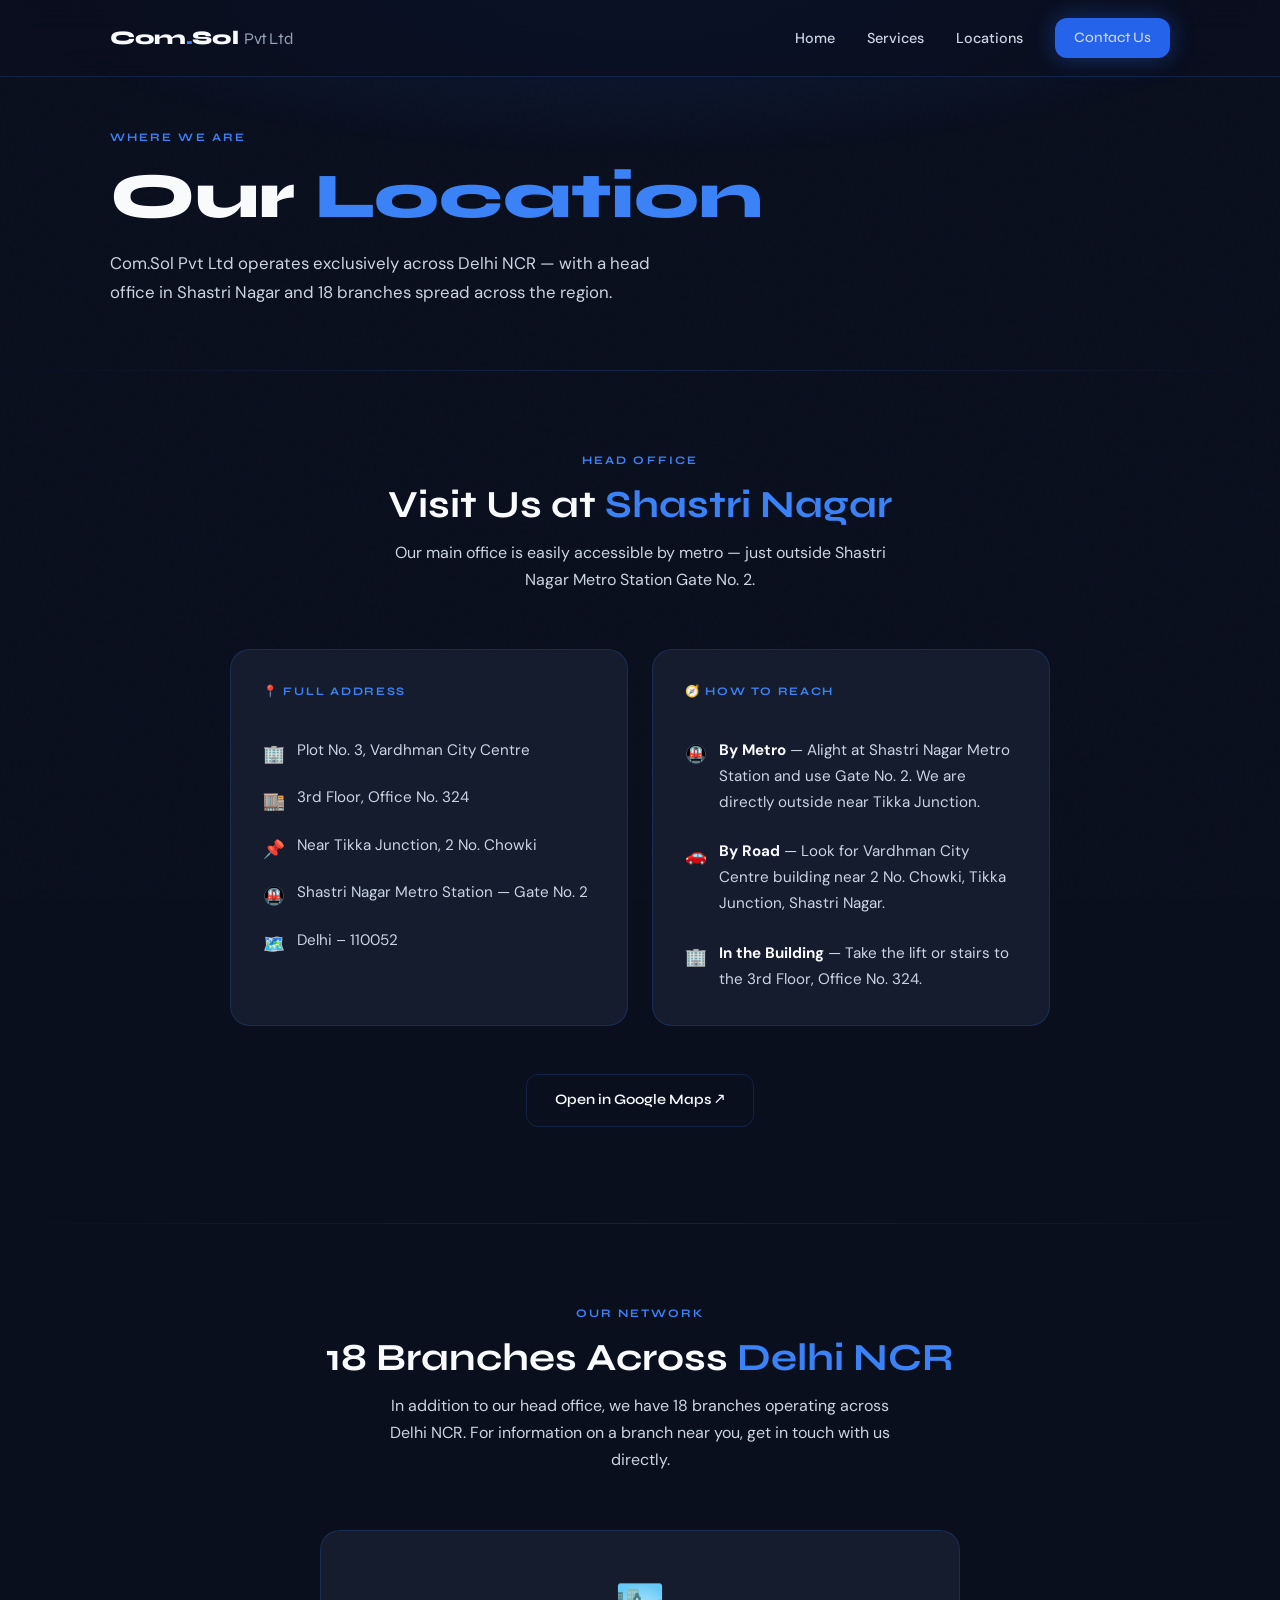
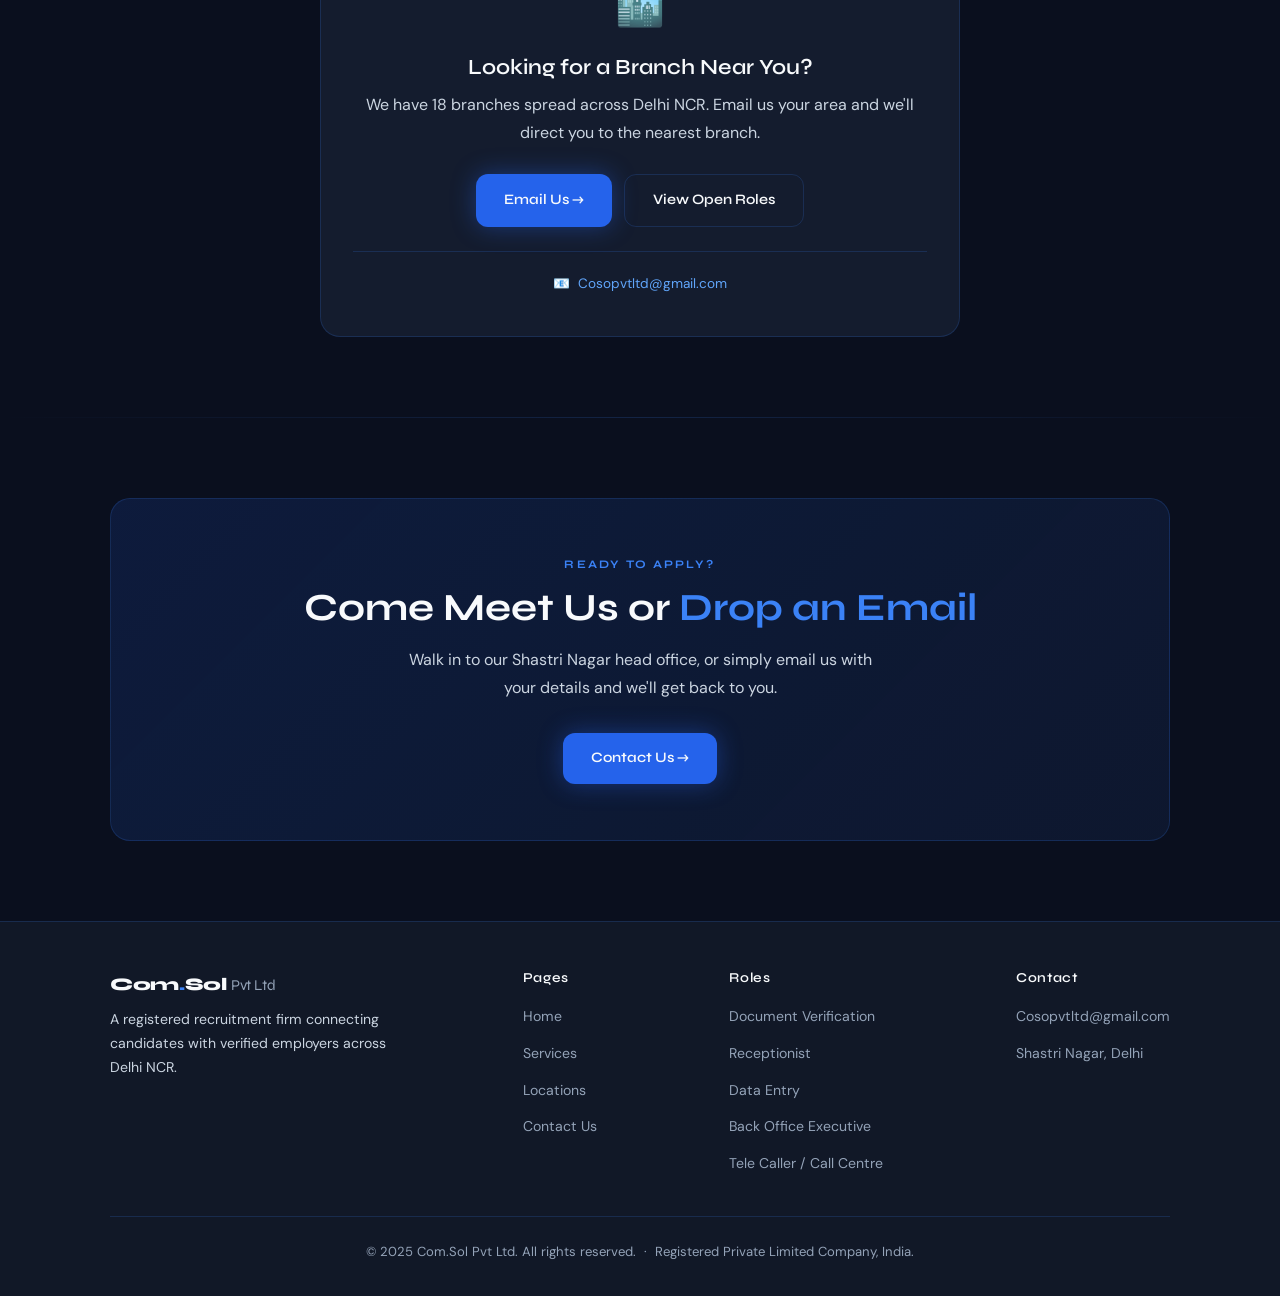
==== locations/index.html @ bc32dc90 "fix: add locations/index.html" ====
<!DOCTYPE html>
<html lang="en">
<head>
  <meta charset="UTF-8" />
  <meta name="viewport" content="width=device-width, initial-scale=1.0" />
  <meta name="description" content="Com.Sol Pvt Ltd — Our head office location and branches across Delhi NCR." />
  <title>Locations | Com.Sol Pvt Ltd</title>
  <link rel="stylesheet" href="../css/style.css" />
</head>
<body>

  <!-- ── Navbar ─────────────────────────────────────────────── -->
  <header class="navbar">
    <div class="container nav-inner">
      <a href="../index.html" class="nav-logo">Com<span>.</span>Sol <span style="font-weight:300;font-size:0.85em;color:var(--grey)">Pvt Ltd</span></a>
      <nav class="nav-links">
        <a href="../index.html">Home</a>
        <a href="../services.html">Services</a>
        <a href="../locations/">Locations</a>
        <a href="#" data-contact class="btn btn-primary" style="padding:0.5rem 1.2rem;">Contact Us</a>
      </nav>
      <button class="hamburger" aria-label="Open menu">
        <span></span><span></span><span></span>
      </button>
    </div>
  </header>

  <nav class="nav-drawer">
    <a href="../index.html">Home</a>
    <a href="../services.html">Services</a>
    <a href="../locations/">Locations</a>
    <a href="#" data-contact>Contact Us</a>
  </nav>

  <!-- ── Page Hero ──────────────────────────────────────────── -->
  <section class="page-hero">
    <div class="page-hero-bg"></div>
    <div class="container" style="position:relative;z-index:1;">
      <span class="section-label">Where We Are</span>
      <h1>Our <span class="accent">Location</span></h1>
      <p>Com.Sol Pvt Ltd operates exclusively across Delhi NCR — with a head office in Shastri Nagar and 18 branches spread across the region.</p>
    </div>
  </section>

  <div class="divider"></div>

  <!-- ── Head Office ────────────────────────────────────────── -->
  <section>
    <div class="container">
      <div class="section-title reveal">
        <span class="section-label">Head Office</span>
        <h2>Visit Us at <span class="accent">Shastri Nagar</span></h2>
        <p>Our main office is easily accessible by metro — just outside Shastri Nagar Metro Station Gate No. 2.</p>
      </div>

      <div class="grid-2 stagger-children" style="max-width:820px;margin:0 auto 3rem;">
        <div class="card reveal address-card">
          <div style="font-family:var(--font-head);font-size:0.72rem;font-weight:700;letter-spacing:0.15em;text-transform:uppercase;color:var(--blue-bright);margin-bottom:1.25rem;">📍 Full Address</div>
          <div class="address-line">
            <span>🏢</span>
            <span>Plot No. 3, Vardhman City Centre</span>
          </div>
          <div class="address-line">
            <span>🏬</span>
            <span>3rd Floor, Office No. 324</span>
          </div>
          <div class="address-line">
            <span>📌</span>
            <span>Near Tikka Junction, 2 No. Chowki</span>
          </div>
          <div class="address-line">
            <span>🚇</span>
            <span>Shastri Nagar Metro Station — Gate No. 2</span>
          </div>
          <div class="address-line">
            <span>🗺️</span>
            <span>Delhi – 110052</span>
          </div>
        </div>

        <div class="card reveal address-card">
          <div style="font-family:var(--font-head);font-size:0.72rem;font-weight:700;letter-spacing:0.15em;text-transform:uppercase;color:var(--blue-bright);margin-bottom:1.25rem;">🧭 How to Reach</div>
          <div class="address-line">
            <span>🚇</span>
            <span><strong style="color:var(--white);">By Metro</strong> — Alight at Shastri Nagar Metro Station and use Gate No. 2. We are directly outside near Tikka Junction.</span>
          </div>
          <div class="address-line" style="margin-top:0.5rem;">
            <span>🚗</span>
            <span><strong style="color:var(--white);">By Road</strong> — Look for Vardhman City Centre building near 2 No. Chowki, Tikka Junction, Shastri Nagar.</span>
          </div>
          <div class="address-line" style="margin-top:0.5rem;">
            <span>🏢</span>
            <span><strong style="color:var(--white);">In the Building</strong> — Take the lift or stairs to the 3rd Floor, Office No. 324.</span>
          </div>
        </div>
      </div>

      <div style="text-align:center;margin-bottom:1rem;" class="reveal">
        <a href="https://maps.google.com/?q=Vardhman+City+Centre+Shastri+Nagar+Delhi+110052" target="_blank" rel="noopener" class="btn btn-outline">
          Open in Google Maps ↗
        </a>
      </div>
    </div>
  </section>

  <div class="divider"></div>

  <!-- ── 18 Branches ────────────────────────────────────────── -->
  <section>
    <div class="container">
      <div class="section-title reveal">
        <span class="section-label">Our Network</span>
        <h2>18 Branches Across <span class="accent">Delhi NCR</span></h2>
        <p>In addition to our head office, we have 18 branches operating across Delhi NCR. For information on a branch near you, get in touch with us directly.</p>
      </div>

      <div class="card reveal" style="max-width:640px;margin:0 auto;text-align:center;padding:2.5rem 2rem;">
        <div style="font-size:2.5rem;margin-bottom:1rem;">🏙️</div>
        <h3 style="margin-bottom:0.75rem;">Looking for a Branch Near You?</h3>
        <p style="margin-bottom:1.75rem;">We have 18 branches spread across Delhi NCR. Email us your area and we'll direct you to the nearest branch.</p>
        <div style="display:flex;flex-wrap:wrap;gap:0.75rem;justify-content:center;">
          <a href="#" data-contact class="btn btn-primary">Email Us →</a>
          <a href="../services.html" class="btn btn-outline">View Open Roles</a>
        </div>
        <div style="margin-top:1.5rem;padding-top:1.25rem;border-top:1px solid var(--border);font-size:0.85rem;color:var(--grey);">
          📧 &nbsp;<span style="color:var(--blue-glow);">Cosopvtltd@gmail.com</span>
        </div>
      </div>
    </div>
  </section>

  <div class="divider"></div>

  <!-- ── CTA ────────────────────────────────────────────────── -->
  <section>
    <div class="container">
      <div class="card reveal" style="text-align:center;padding:3.5rem 2rem;background:linear-gradient(135deg,rgba(37,99,235,0.15),rgba(59,130,246,0.08));">
        <span class="section-label" style="display:block;text-align:center;">Ready to Apply?</span>
        <h2 style="margin-bottom:1rem;">Come Meet Us or <span class="accent">Drop an Email</span></h2>
        <p style="max-width:480px;margin:0 auto 2rem;">Walk in to our Shastri Nagar head office, or simply email us with your details and we'll get back to you.</p>
        <a href="#" data-contact class="btn btn-primary">Contact Us →</a>
      </div>
    </div>
  </section>

  <!-- ── Footer ─────────────────────────────────────────────── -->
  <footer>
    <div class="container">
      <div class="footer-inner">
        <div class="footer-brand">
          <div class="nav-logo">Com<span>.</span>Sol <span style="font-weight:300;font-size:0.85em;color:var(--grey)">Pvt Ltd</span></div>
          <p>A registered recruitment firm connecting candidates with verified employers across Delhi NCR.</p>
        </div>
        <div class="footer-links">
          <h4>Pages</h4>
          <ul>
            <li><a href="../index.html">Home</a></li>
            <li><a href="../services.html">Services</a></li>
            <li><a href="../locations/">Locations</a></li>
            <li><a href="#" data-contact>Contact Us</a></li>
          </ul>
        </div>
        <div class="footer-links">
          <h4>Roles</h4>
          <ul>
            <li><a href="../services.html">Document Verification</a></li>
            <li><a href="../services.html">Receptionist</a></li>
            <li><a href="../services.html">Data Entry</a></li>
            <li><a href="../services.html">Back Office Executive</a></li>
            <li><a href="../services.html">Tele Caller / Call Centre</a></li>
          </ul>
        </div>
        <div class="footer-links">
          <h4>Contact</h4>
          <ul>
            <li><a href="#" data-contact>Cosopvtltd@gmail.com</a></li>
            <li><a href="../locations/">Shastri Nagar, Delhi</a></li>
          </ul>
        </div>
      </div>
      <div class="footer-bottom">
        © 2025 Com.Sol Pvt Ltd. All rights reserved. &nbsp;·&nbsp; Registered Private Limited Company, India.
      </div>
    </div>
  </footer>

  <script src="../js/main.js"></script>
</body>
</html>
---- css/style.css ----
/* ============================================================
   Com.Sol Pvt Ltd — Main Stylesheet
   Mobile-first, Navy + Electric Blue theme
   ============================================================ */

@import url('https://fonts.googleapis.com/css2?family=Syne:wght@400;600;700;800&family=DM+Sans:wght@300;400;500&display=swap');

/* ── Variables ─────────────────────────────────────────────── */
:root {
  --navy:        #0a0f1e;
  --navy-2:      #111827;
  --navy-3:      #1a2236;
  --blue:        #2563eb;
  --blue-bright: #3b82f6;
  --blue-glow:   #60a5fa;
  --white:       #f8fafc;
  --grey:        #94a3b8;
  --grey-light:  #cbd5e1;
  --card-bg:     #141c2e;
  --border:      rgba(59,130,246,0.18);

  --font-head: 'Syne', sans-serif;
  --font-body: 'DM Sans', sans-serif;

  --radius:    12px;
  --radius-lg: 20px;
  --shadow:    0 4px 32px rgba(37,99,235,0.12);
  --transition: 0.3s cubic-bezier(0.4,0,0.2,1);
}

/* ── Reset ─────────────────────────────────────────────────── */
*, *::before, *::after { box-sizing: border-box; margin: 0; padding: 0; }
html { scroll-behavior: smooth; font-size: 16px; }
body {
  background: var(--navy);
  color: var(--white);
  font-family: var(--font-body);
  font-weight: 400;
  line-height: 1.7;
  overflow-x: hidden;
}
img { max-width: 100%; display: block; }
a { color: inherit; text-decoration: none; }
ul { list-style: none; }

/* ── Noise texture overlay ─────────────────────────────────── */
body::before {
  content: '';
  position: fixed;
  inset: 0;
  background-image: url("data:image/svg+xml,%3Csvg viewBox='0 0 256 256' xmlns='http://www.w3.org/2000/svg'%3E%3Cfilter id='n'%3E%3CfeTurbulence type='fractalNoise' baseFrequency='0.9' numOctaves='4' stitchTiles='stitch'/%3E%3C/filter%3E%3Crect width='100%25' height='100%25' filter='url(%23n)' opacity='0.035'/%3E%3C/svg%3E");
  pointer-events: none;
  z-index: 0;
  opacity: 0.4;
}

/* ── Typography ────────────────────────────────────────────── */
h1, h2, h3, h4 {
  font-family: var(--font-head);
  line-height: 1.15;
  font-weight: 700;
}
h1 { font-size: clamp(2.2rem, 7vw, 4rem); font-weight: 800; }
h2 { font-size: clamp(1.6rem, 4vw, 2.4rem); }
h3 { font-size: clamp(1.1rem, 2.5vw, 1.35rem); font-weight: 600; }
p  { color: var(--grey-light); font-size: 1rem; }

.accent { color: var(--blue-bright); }
.section-label {
  font-family: var(--font-head);
  font-size: 0.72rem;
  font-weight: 700;
  letter-spacing: 0.18em;
  text-transform: uppercase;
  color: var(--blue-bright);
  margin-bottom: 0.75rem;
  display: block;
}

/* ── Layout helpers ────────────────────────────────────────── */
.container {
  width: 100%;
  max-width: 1100px;
  margin-inline: auto;
  padding-inline: 1.25rem;
}
section { padding: 5rem 0; position: relative; z-index: 1; }

/* ── Scroll animation base ─────────────────────────────────── */
.reveal {
  opacity: 0;
  transform: translateY(32px);
  transition: opacity 0.65s ease, transform 0.65s ease;
}
.reveal.visible {
  opacity: 1;
  transform: translateY(0);
}
.reveal-delay-1 { transition-delay: 0.1s; }
.reveal-delay-2 { transition-delay: 0.2s; }
.reveal-delay-3 { transition-delay: 0.3s; }
.reveal-delay-4 { transition-delay: 0.4s; }

/* ── Navbar ─────────────────────────────────────────────────── */
.navbar {
  position: fixed;
  top: 0; left: 0; right: 0;
  z-index: 100;
  padding: 1.1rem 0;
  background: rgba(10,15,30,0.7);
  backdrop-filter: blur(18px);
  -webkit-backdrop-filter: blur(18px);
  border-bottom: 1px solid var(--border);
  transition: background var(--transition);
}
.navbar.scrolled {
  background: rgba(10,15,30,0.95);
}
.nav-inner {
  display: flex;
  align-items: center;
  justify-content: space-between;
}
.nav-logo {
  font-family: var(--font-head);
  font-weight: 800;
  font-size: 1.2rem;
  color: var(--white);
  letter-spacing: -0.02em;
}
.nav-logo span { color: var(--blue-bright); }
.nav-links {
  display: flex;
  gap: 2rem;
  align-items: center;
}
.nav-links a {
  font-size: 0.9rem;
  font-weight: 500;
  color: var(--grey-light);
  transition: color var(--transition);
  position: relative;
}
.nav-links a::after {
  content: '';
  position: absolute;
  bottom: -3px; left: 0;
  width: 0; height: 2px;
  background: var(--blue-bright);
  border-radius: 2px;
  transition: width var(--transition);
}
.nav-links a:hover,
.nav-links a.active { color: var(--white); }
.nav-links a:hover::after,
.nav-links a.active::after { width: 100%; }

/* Hamburger */
.hamburger {
  display: none;
  flex-direction: column;
  gap: 5px;
  cursor: pointer;
  padding: 4px;
  background: none;
  border: none;
}
.hamburger span {
  display: block;
  width: 24px; height: 2px;
  background: var(--white);
  border-radius: 2px;
  transition: var(--transition);
}
.hamburger.open span:nth-child(1) { transform: translateY(7px) rotate(45deg); }
.hamburger.open span:nth-child(2) { opacity: 0; }
.hamburger.open span:nth-child(3) { transform: translateY(-7px) rotate(-45deg); }

/* Mobile nav drawer */
.nav-drawer {
  display: none;
  position: fixed;
  top: 0; left: 0; right: 0; bottom: 0;
  background: var(--navy-2);
  z-index: 99;
  flex-direction: column;
  align-items: center;
  justify-content: center;
  gap: 2.5rem;
}
.nav-drawer.open { display: flex; }
.nav-drawer a {
  font-family: var(--font-head);
  font-size: 2rem;
  font-weight: 700;
  color: var(--white);
  transition: color var(--transition);
}
.nav-drawer a:hover { color: var(--blue-bright); }

/* ── Hero ───────────────────────────────────────────────────── */
.hero {
  min-height: 100svh;
  display: flex;
  align-items: center;
  padding-top: 5rem;
  position: relative;
  overflow: hidden;
}
.hero-bg {
  position: absolute;
  inset: 0;
  background: radial-gradient(ellipse 80% 60% at 50% 0%, rgba(37,99,235,0.18) 0%, transparent 70%),
              radial-gradient(ellipse 40% 40% at 90% 80%, rgba(59,130,246,0.08) 0%, transparent 60%);
}
.hero-grid {
  position: absolute;
  inset: 0;
  background-image:
    linear-gradient(rgba(59,130,246,0.04) 1px, transparent 1px),
    linear-gradient(90deg, rgba(59,130,246,0.04) 1px, transparent 1px);
  background-size: 48px 48px;
}
.hero-content {
  position: relative;
  z-index: 1;
  max-width: 720px;
}
.hero-badge {
  display: inline-flex;
  align-items: center;
  gap: 0.5rem;
  background: rgba(37,99,235,0.15);
  border: 1px solid rgba(59,130,246,0.3);
  border-radius: 100px;
  padding: 0.35rem 1rem;
  font-size: 0.78rem;
  font-weight: 500;
  color: var(--blue-glow);
  margin-bottom: 1.5rem;
  animation: fadeDown 0.6s ease both;
}
.hero-badge .dot {
  width: 6px; height: 6px;
  border-radius: 50%;
  background: var(--blue-bright);
  animation: pulse 2s ease infinite;
}
.hero h1 {
  animation: fadeUp 0.7s ease 0.15s both;
  margin-bottom: 1.25rem;
}
.hero p {
  font-size: 1.1rem;
  max-width: 540px;
  animation: fadeUp 0.7s ease 0.3s both;
  margin-bottom: 2rem;
}
.hero-cta {
  display: flex;
  gap: 1rem;
  flex-wrap: wrap;
  animation: fadeUp 0.7s ease 0.45s both;
}
.btn {
  display: inline-flex;
  align-items: center;
  gap: 0.5rem;
  padding: 0.85rem 1.75rem;
  border-radius: var(--radius);
  font-family: var(--font-head);
  font-size: 0.9rem;
  font-weight: 600;
  cursor: pointer;
  transition: var(--transition);
  border: none;
}
.btn-primary {
  background: var(--blue);
  color: var(--white);
  box-shadow: 0 0 24px rgba(37,99,235,0.4);
}
.btn-primary:hover {
  background: var(--blue-bright);
  box-shadow: 0 0 36px rgba(59,130,246,0.5);
  transform: translateY(-2px);
}
.btn-outline {
  background: transparent;
  color: var(--white);
  border: 1.5px solid var(--border);
}
.btn-outline:hover {
  border-color: var(--blue-bright);
  color: var(--blue-bright);
  transform: translateY(-2px);
}

/* Stats bar */
.stats-bar {
  display: flex;
  gap: 2.5rem;
  flex-wrap: wrap;
  margin-top: 4rem;
  padding-top: 2.5rem;
  border-top: 1px solid var(--border);
  animation: fadeUp 0.7s ease 0.6s both;
}
.stat-num {
  font-family: var(--font-head);
  font-size: 1.8rem;
  font-weight: 800;
  color: var(--white);
  line-height: 1;
}
.stat-label {
  font-size: 0.82rem;
  color: var(--grey);
  margin-top: 0.2rem;
}

/* ── Section titles ─────────────────────────────────────────── */
.section-title {
  text-align: center;
  margin-bottom: 3.5rem;
}
.section-title h2 { margin-bottom: 0.75rem; }
.section-title p  { max-width: 520px; margin-inline: auto; }

/* ── Cards ──────────────────────────────────────────────────── */
.card {
  background: var(--card-bg);
  border: 1px solid var(--border);
  border-radius: var(--radius-lg);
  padding: 2rem 1.75rem;
  transition: var(--transition);
  position: relative;
  overflow: hidden;
}
.card::before {
  content: '';
  position: absolute;
  top: 0; left: 0; right: 0;
  height: 3px;
  background: linear-gradient(90deg, var(--blue), var(--blue-glow));
  opacity: 0;
  transition: opacity var(--transition);
}
.card:hover {
  border-color: rgba(59,130,246,0.4);
  transform: translateY(-4px);
  box-shadow: var(--shadow);
}
.card:hover::before { opacity: 1; }

.card-icon {
  width: 48px; height: 48px;
  border-radius: var(--radius);
  background: rgba(37,99,235,0.15);
  border: 1px solid rgba(59,130,246,0.25);
  display: flex;
  align-items: center;
  justify-content: center;
  margin-bottom: 1.25rem;
  font-size: 1.4rem;
}
.card h3 { margin-bottom: 0.5rem; }

/* ── Grid layouts ───────────────────────────────────────────── */
.grid-3 {
  display: grid;
  grid-template-columns: 1fr;
  gap: 1.5rem;
}
.grid-2 {
  display: grid;
  grid-template-columns: 1fr;
  gap: 1.5rem;
}

/* ── Divider ────────────────────────────────────────────────── */
.divider {
  height: 1px;
  background: linear-gradient(90deg, transparent, var(--border), transparent);
  margin: 0;
}

/* ── Footer ─────────────────────────────────────────────────── */
footer {
  background: var(--navy-2);
  border-top: 1px solid var(--border);
  padding: 3rem 0 2rem;
  position: relative;
  z-index: 1;
}
.footer-inner {
  display: flex;
  flex-direction: column;
  gap: 2rem;
}
.footer-brand .nav-logo { font-size: 1.1rem; margin-bottom: 0.5rem; }
.footer-brand p { font-size: 0.88rem; max-width: 280px; }
.footer-links h4 {
  font-family: var(--font-head);
  font-size: 0.85rem;
  font-weight: 600;
  color: var(--white);
  margin-bottom: 1rem;
  letter-spacing: 0.05em;
}
.footer-links ul { display: flex; flex-direction: column; gap: 0.6rem; }
.footer-links a {
  font-size: 0.88rem;
  color: var(--grey);
  transition: color var(--transition);
}
.footer-links a:hover { color: var(--blue-bright); }
.footer-bottom {
  margin-top: 2.5rem;
  padding-top: 1.5rem;
  border-top: 1px solid var(--border);
  font-size: 0.82rem;
  color: var(--grey);
  text-align: center;
}

/* ── Page hero (inner pages) ────────────────────────────────── */
.page-hero {
  padding: 8rem 0 4rem;
  position: relative;
  overflow: hidden;
}
.page-hero-bg {
  position: absolute;
  inset: 0;
  background: radial-gradient(ellipse 70% 60% at 50% 0%, rgba(37,99,235,0.14) 0%, transparent 70%);
}
.page-hero h1 { margin-bottom: 1rem; }
.page-hero p  { max-width: 560px; font-size: 1.05rem; }

/* ── Animations ─────────────────────────────────────────────── */
@keyframes fadeUp   { from { opacity:0; transform:translateY(24px); } to { opacity:1; transform:none; } }
@keyframes fadeDown { from { opacity:0; transform:translateY(-12px);} to { opacity:1; transform:none; } }
@keyframes pulse {
  0%,100% { box-shadow: 0 0 0 0 rgba(59,130,246,0.6); }
  50%      { box-shadow: 0 0 0 5px rgba(59,130,246,0); }
}

/* ── Responsive ─────────────────────────────────────────────── */
@media (min-width: 640px) {
  .grid-3 { grid-template-columns: repeat(2, 1fr); }
  .grid-2 { grid-template-columns: repeat(2, 1fr); }
  .footer-inner { flex-direction: row; justify-content: space-between; }
}
@media (min-width: 900px) {
  .grid-3 { grid-template-columns: repeat(3, 1fr); }
  .hamburger { display: none !important; }
  .nav-links  { display: flex !important; }
}
@media (max-width: 899px) {
  .hamburger { display: flex; }
  .nav-links  { display: none; }
}

/* ── Contact Modal ───────────────────────────────────────── */
#contact-modal {
  display: none;
  position: fixed;
  inset: 0;
  z-index: 200;
  align-items: center;
  justify-content: center;
  padding: 1.25rem;
}
#contact-modal.open {
  display: flex;
}
.modal-backdrop {
  position: absolute;
  inset: 0;
  background: rgba(5, 8, 18, 0.85);
  backdrop-filter: blur(6px);
  -webkit-backdrop-filter: blur(6px);
}
.modal-box {
  position: relative;
  background: var(--navy-3);
  border: 1px solid var(--border);
  border-radius: var(--radius-lg);
  padding: 2.25rem 2rem;
  width: 100%;
  max-width: 460px;
  box-shadow: 0 24px 64px rgba(0,0,0,0.5);
  animation: fadeUp 0.3s ease both;
}
.modal-close {
  position: absolute;
  top: 1rem; right: 1.1rem;
  background: none;
  border: none;
  color: var(--grey);
  font-size: 1.5rem;
  cursor: pointer;
  line-height: 1;
  transition: color var(--transition);
}
.modal-close:hover { color: var(--white); }
.modal-email-box {
  display: flex;
  align-items: center;
  gap: 0.75rem;
  background: rgba(37,99,235,0.1);
  border: 1px solid var(--border);
  border-radius: var(--radius);
  padding: 0.85rem 1rem;
  margin-bottom: 1rem;
  flex-wrap: wrap;
}
.modal-email-label {
  font-size: 0.78rem;
  color: var(--grey);
  width: 100%;
}
.modal-email-addr {
  font-family: var(--font-head);
  font-size: 0.95rem;
  color: var(--blue-glow);
  flex: 1;
  word-break: break-all;
}
.modal-copy-btn {
  background: rgba(37,99,235,0.15);
  border: 1px solid var(--border);
  color: var(--white);
  border-radius: 6px;
  padding: 0.3rem 0.85rem;
  font-size: 0.8rem;
  font-family: var(--font-head);
  font-weight: 600;
  cursor: pointer;
  transition: var(--transition);
  white-space: nowrap;
}
.modal-copy-btn:hover {
  background: rgba(37,99,235,0.3);
  border-color: var(--blue-bright);
}
.modal-actions {
  display: flex;
  gap: 0.75rem;
  margin-bottom: 1.25rem;
}
.modal-office {
  display: flex;
  flex-direction: column;
  gap: 0.3rem;
  padding-top: 1rem;
  border-top: 1px solid var(--border);
}

/* ── Salary banner ───────────────────────────────────────── */
.salary-banner {
  background: linear-gradient(135deg, rgba(37,99,235,0.18), rgba(59,130,246,0.08));
  border: 1px solid rgba(59,130,246,0.3);
  border-radius: var(--radius-lg);
  padding: 2rem;
  display: flex;
  flex-wrap: wrap;
  gap: 2rem;
  align-items: center;
  justify-content: center;
  text-align: center;
  margin-bottom: 3.5rem;
}
.salary-item .salary-value {
  font-family: var(--font-head);
  font-size: 1.5rem;
  font-weight: 800;
  color: var(--white);
  margin-bottom: 0.2rem;
}
.salary-item .salary-label {
  font-size: 0.82rem;
  color: var(--grey);
}
.salary-divider {
  width: 1px;
  height: 48px;
  background: var(--border);
}
@media (max-width: 500px) {
  .salary-divider { display: none; }
}

/* ── Address card ────────────────────────────────────────── */
.address-card {
  background: var(--card-bg);
  border: 1px solid var(--border);
  border-radius: var(--radius-lg);
  padding: 2rem;
  display: flex;
  flex-direction: column;
  gap: 1rem;
}
.address-line {
  display: flex;
  gap: 0.75rem;
  align-items: flex-start;
  font-size: 0.95rem;
  color: var(--grey-light);
}
.address-line span:first-child {
  font-size: 1.1rem;
  margin-top: 0.1rem;
  flex-shrink: 0;
}
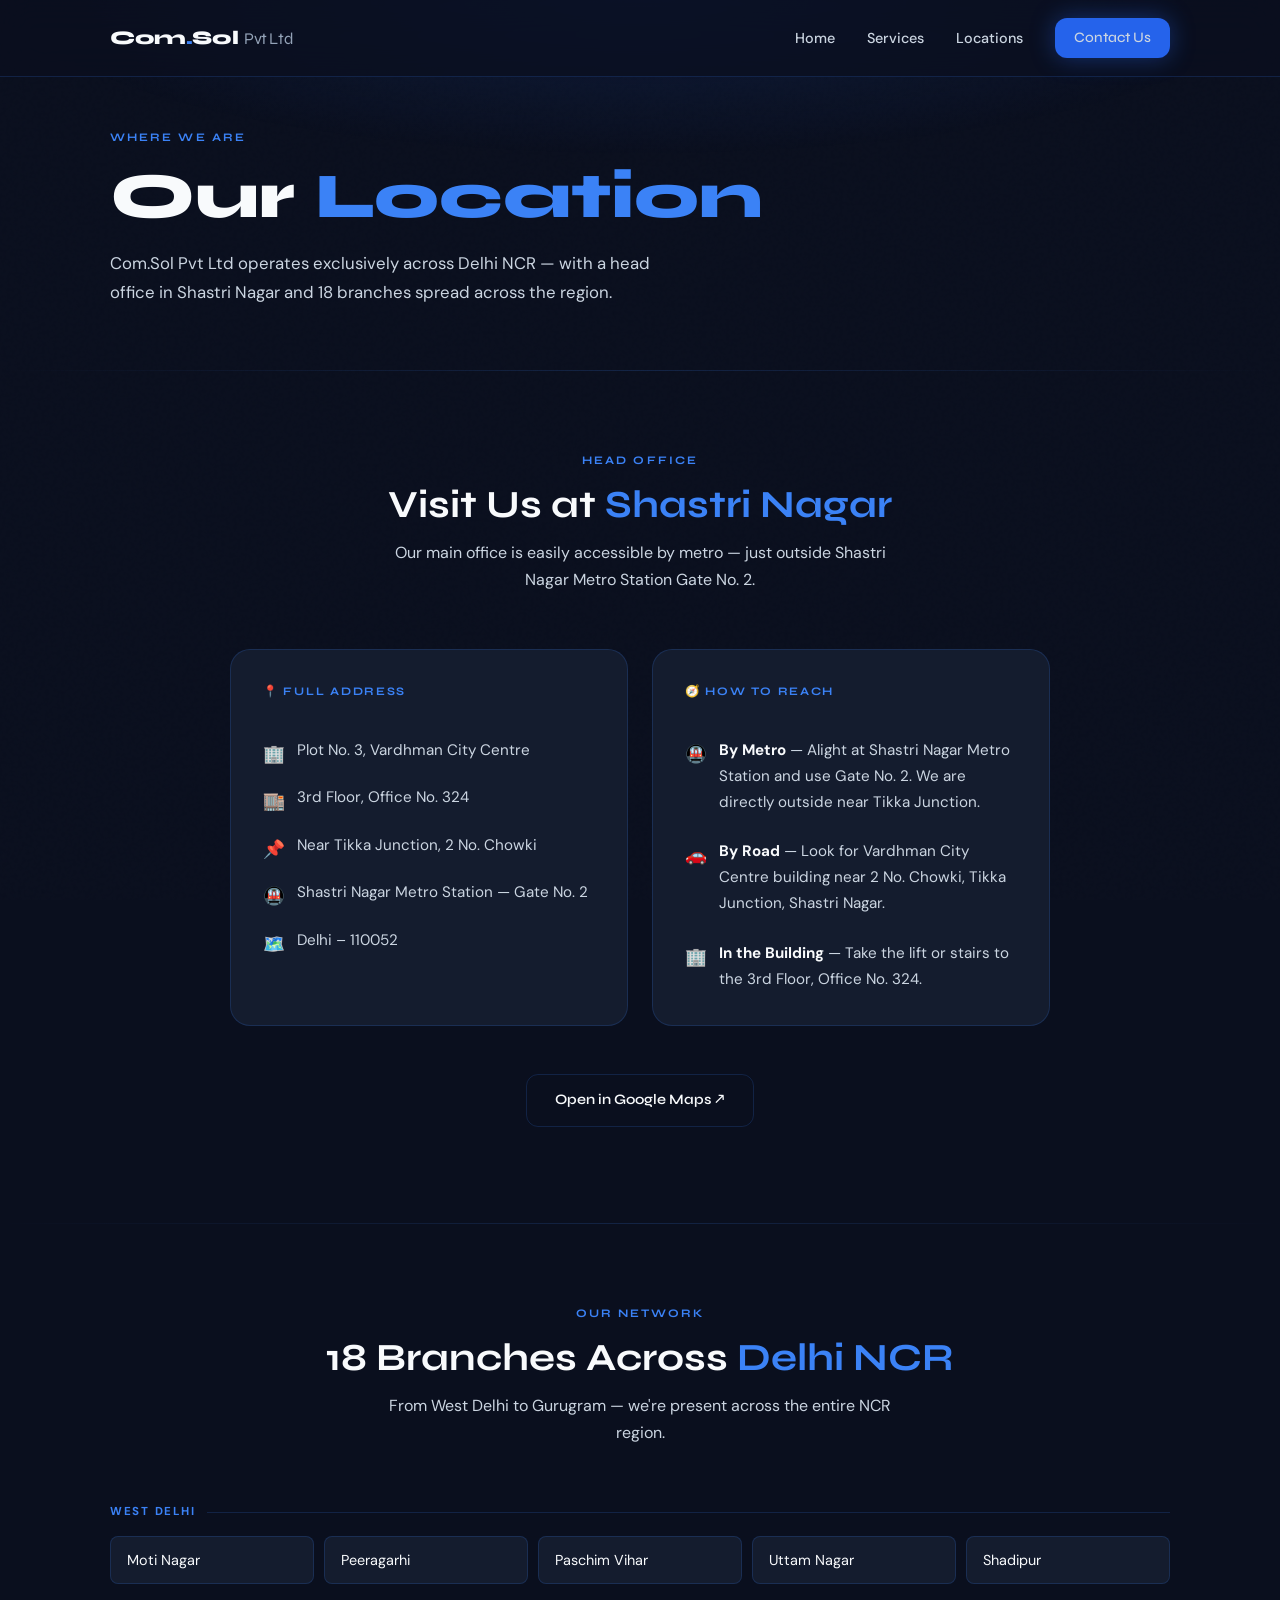
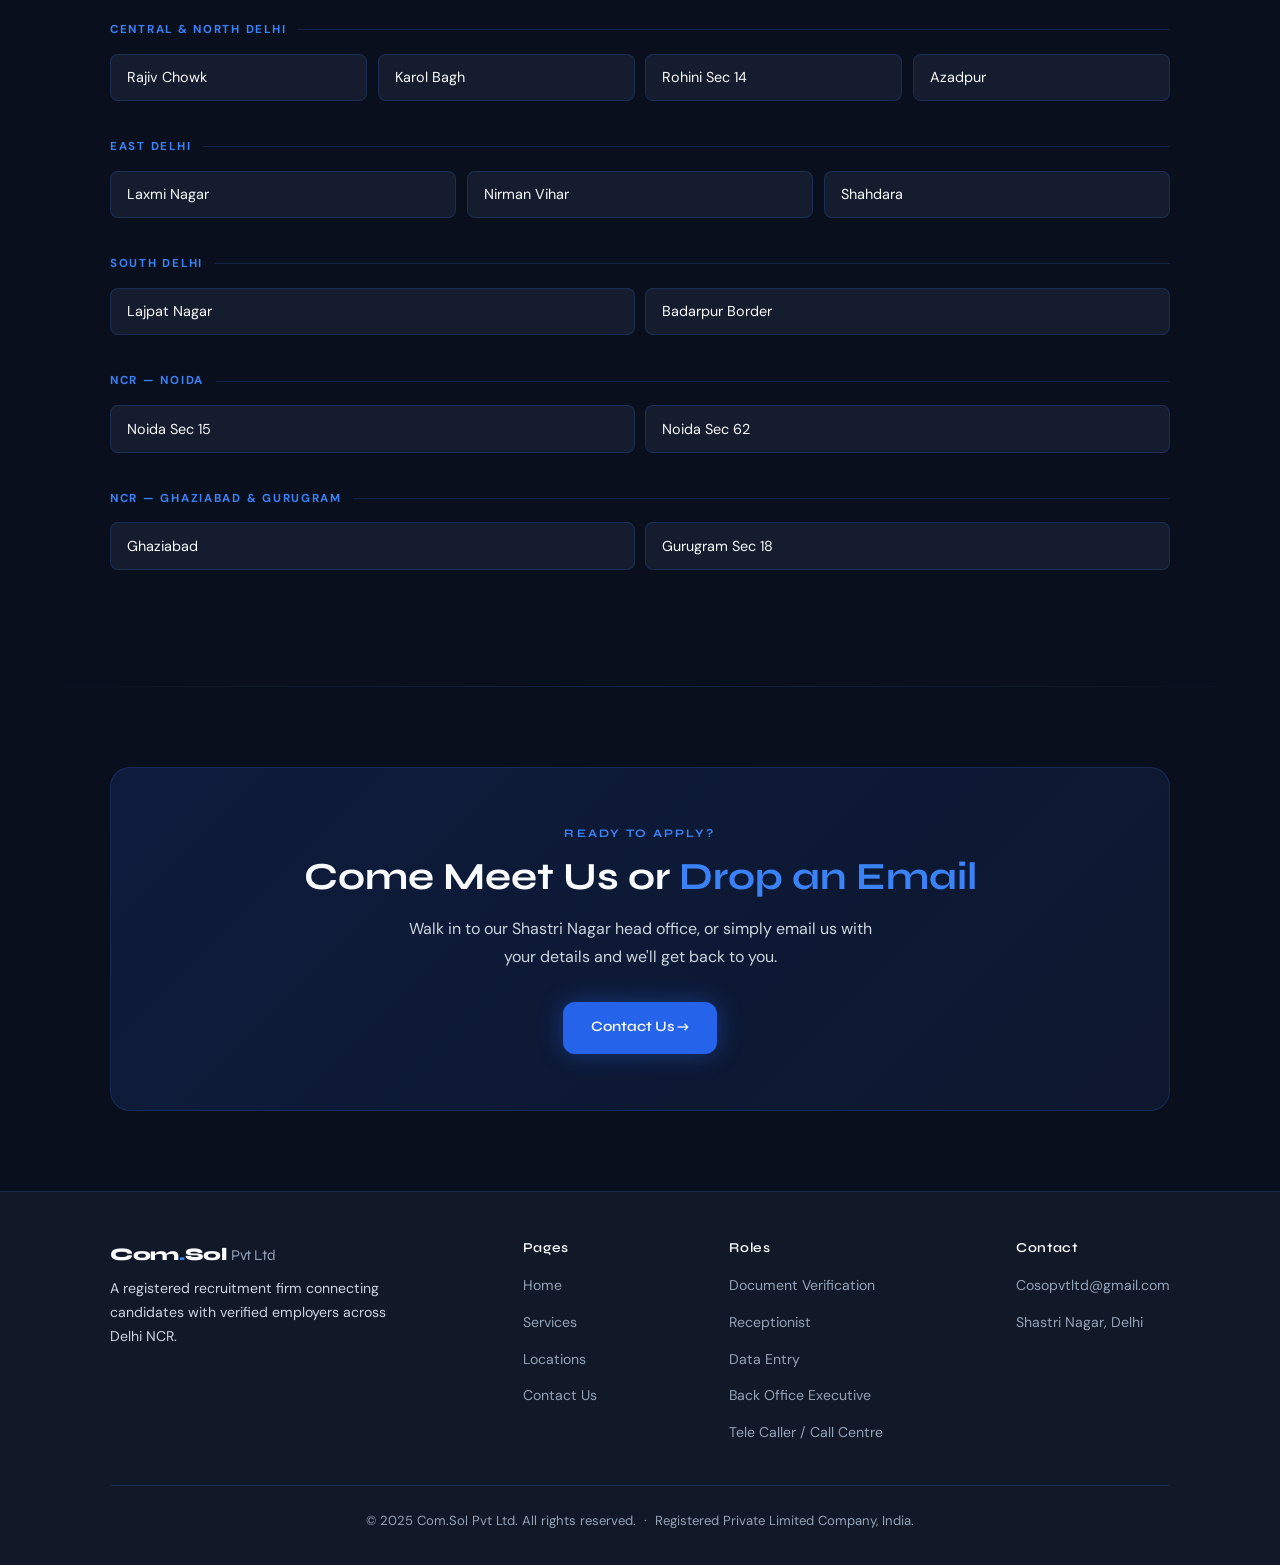
==== commit 817bbaab: "added branch locations" ====
--- a/locations/index.html
+++ b/locations/index.html
@@ -106,28 +106,77 @@
   <div class="divider"></div>
 
   <!-- ── 18 Branches ────────────────────────────────────────── -->
-  <section>
-    <div class="container">
-      <div class="section-title reveal">
-        <span class="section-label">Our Network</span>
-        <h2>18 Branches Across <span class="accent">Delhi NCR</span></h2>
-        <p>In addition to our head office, we have 18 branches operating across Delhi NCR. For information on a branch near you, get in touch with us directly.</p>
-      </div>
-
-      <div class="card reveal" style="max-width:640px;margin:0 auto;text-align:center;padding:2.5rem 2rem;">
-        <div style="font-size:2.5rem;margin-bottom:1rem;">🏙️</div>
-        <h3 style="margin-bottom:0.75rem;">Looking for a Branch Near You?</h3>
-        <p style="margin-bottom:1.75rem;">We have 18 branches spread across Delhi NCR. Email us your area and we'll direct you to the nearest branch.</p>
-        <div style="display:flex;flex-wrap:wrap;gap:0.75rem;justify-content:center;">
-          <a href="#" data-contact class="btn btn-primary">Email Us →</a>
-          <a href="../services.html" class="btn btn-outline">View Open Roles</a>
-        </div>
-        <div style="margin-top:1.5rem;padding-top:1.25rem;border-top:1px solid var(--border);font-size:0.85rem;color:var(--grey);">
-          📧 &nbsp;<span style="color:var(--blue-glow);">Cosopvtltd@gmail.com</span>
-        </div>
-      </div>
-    </div>
-  </section>
+  <!-- ── 18 Branches ────────────────────────────────────────────── -->
+<section>
+  <div class="container">
+    <div class="section-title reveal">
+      <span class="section-label">Our Network</span>
+      <h2>18 Branches Across <span class="accent">Delhi NCR</span></h2>
+      <p>From West Delhi to Gurugram — we're present across the entire NCR region.</p>
+    </div>
+
+    <!-- West Delhi -->
+    <div class="branch-region reveal">
+      <div class="branch-region-label">West Delhi</div>
+      <div class="branch-grid">
+        <div class="branch-card">Moti Nagar</div>
+        <div class="branch-card">Peeragarhi</div>
+        <div class="branch-card">Paschim Vihar</div>
+        <div class="branch-card">Uttam Nagar</div>
+        <div class="branch-card">Shadipur</div>
+      </div>
+    </div>
+
+    <!-- Central & North Delhi -->
+    <div class="branch-region reveal">
+      <div class="branch-region-label">Central &amp; North Delhi</div>
+      <div class="branch-grid">
+        <div class="branch-card">Rajiv Chowk</div>
+        <div class="branch-card">Karol Bagh</div>
+        <div class="branch-card">Rohini Sec 14</div>
+        <div class="branch-card">Azadpur</div>
+      </div>
+    </div>
+
+    <!-- East Delhi -->
+    <div class="branch-region reveal">
+      <div class="branch-region-label">East Delhi</div>
+      <div class="branch-grid">
+        <div class="branch-card">Laxmi Nagar</div>
+        <div class="branch-card">Nirman Vihar</div>
+        <div class="branch-card">Shahdara</div>
+      </div>
+    </div>
+
+    <!-- South Delhi -->
+    <div class="branch-region reveal">
+      <div class="branch-region-label">South Delhi</div>
+      <div class="branch-grid">
+        <div class="branch-card">Lajpat Nagar</div>
+        <div class="branch-card">Badarpur Border</div>
+      </div>
+    </div>
+
+    <!-- Noida -->
+    <div class="branch-region reveal">
+      <div class="branch-region-label">NCR — Noida</div>
+      <div class="branch-grid">
+        <div class="branch-card">Noida Sec 15</div>
+        <div class="branch-card">Noida Sec 62</div>
+      </div>
+    </div>
+
+    <!-- Ghaziabad & Gurugram -->
+    <div class="branch-region reveal">
+      <div class="branch-region-label">NCR — Ghaziabad &amp; Gurugram</div>
+      <div class="branch-grid">
+        <div class="branch-card">Ghaziabad</div>
+        <div class="branch-card">Gurugram Sec 18</div>
+      </div>
+    </div>
+
+  </div>
+</section>
 
   <div class="divider"></div>
 
--- a/css/style.css
+++ b/css/style.css
@@ -613,4 +613,43 @@
   font-size: 1.1rem;
   margin-top: 0.1rem;
   flex-shrink: 0;
+}
+
+/* Branch network section */
+.branch-region {
+  margin-bottom: 2.25rem;
+}
+
+.branch-region-label {
+  font-size: 0.72rem;
+  font-weight: 700;
+  letter-spacing: 0.15em;
+  text-transform: uppercase;
+  color: var(--blue-bright);
+  margin-bottom: 0.9rem;
+  display: flex;
+  align-items: center;
+  gap: 0.75rem;
+}
+
+.branch-region-label::after {
+  content: '';
+  flex: 1;
+  height: 1px;
+  background: var(--border);
+}
+
+.branch-grid {
+  display: grid;
+  grid-template-columns: repeat(auto-fit, minmax(150px, 1fr));
+  gap: 0.65rem;
+}
+
+.branch-card {
+  background: var(--card-bg, rgba(255,255,255,0.04));
+  border: 1px solid var(--border);
+  border-radius: 8px;
+  padding: 0.65rem 1rem;
+  font-size: 0.9rem;
+  color: var(--white);
 }
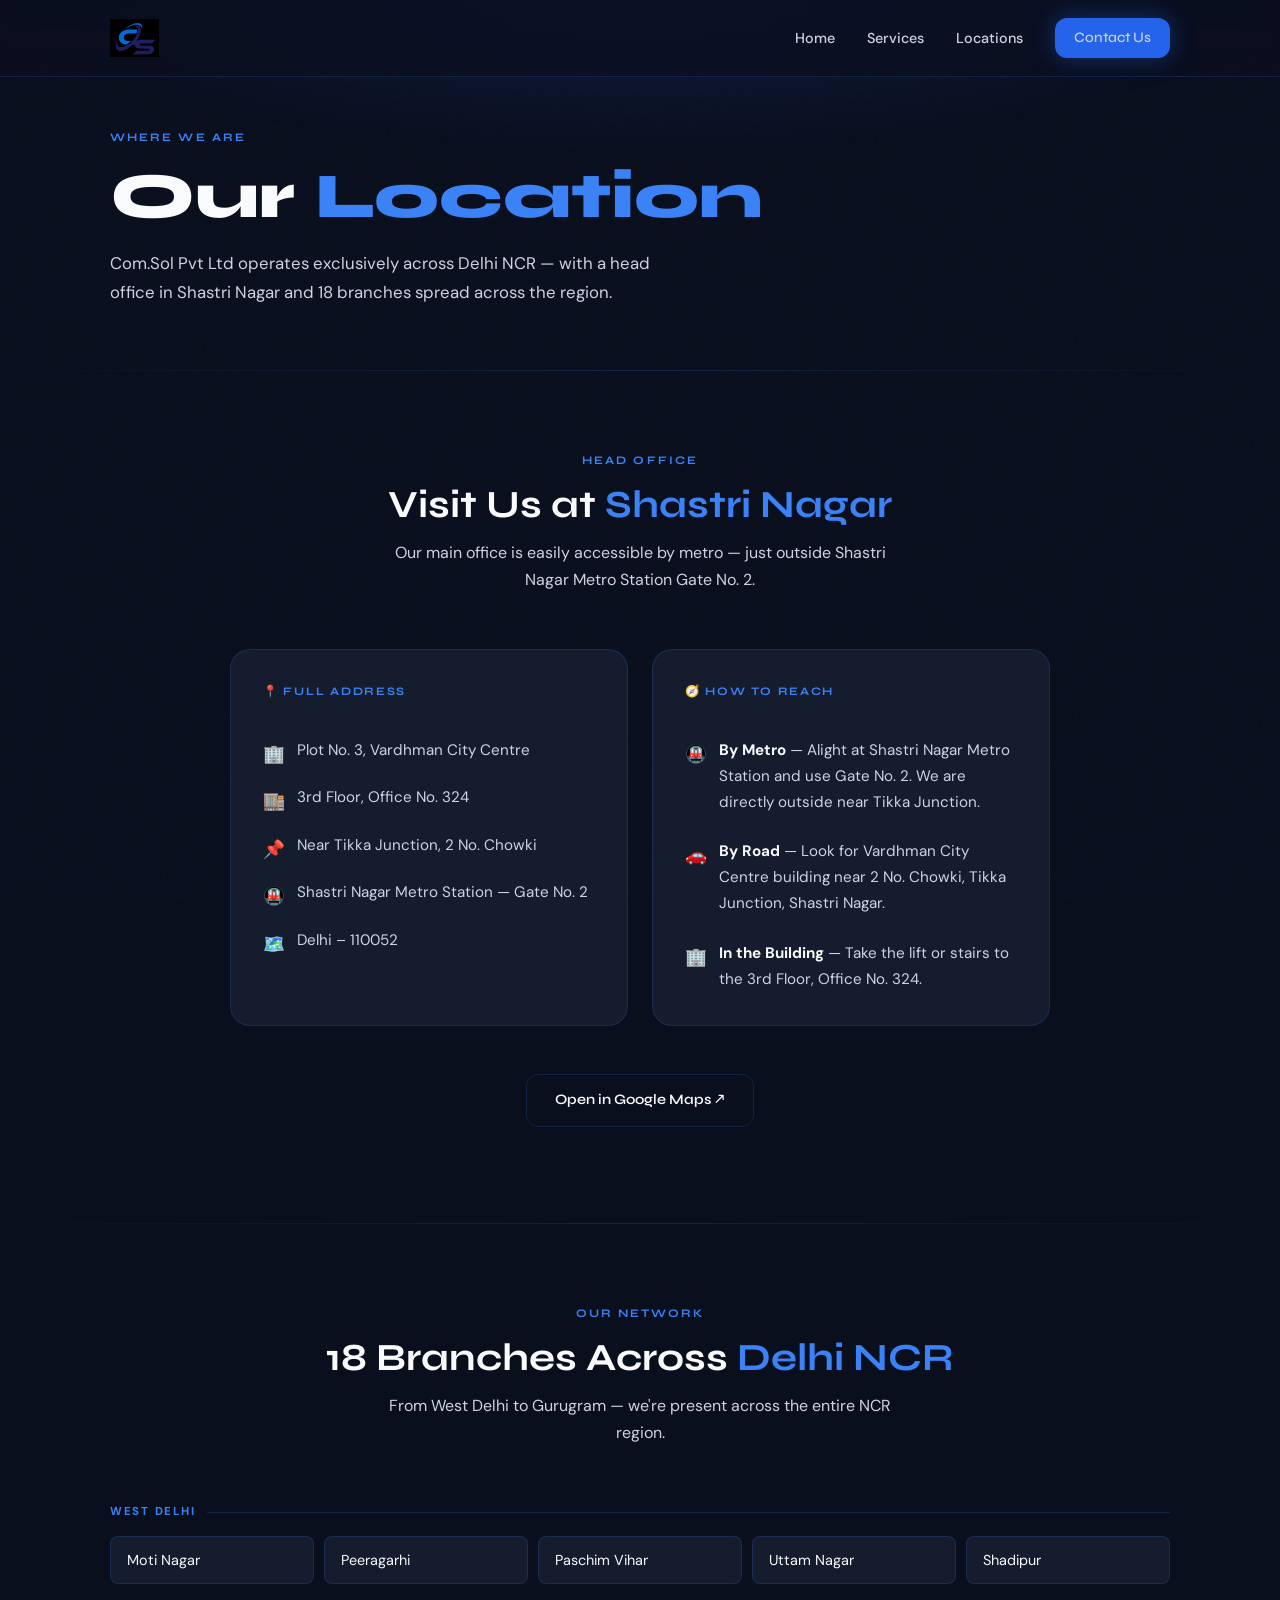
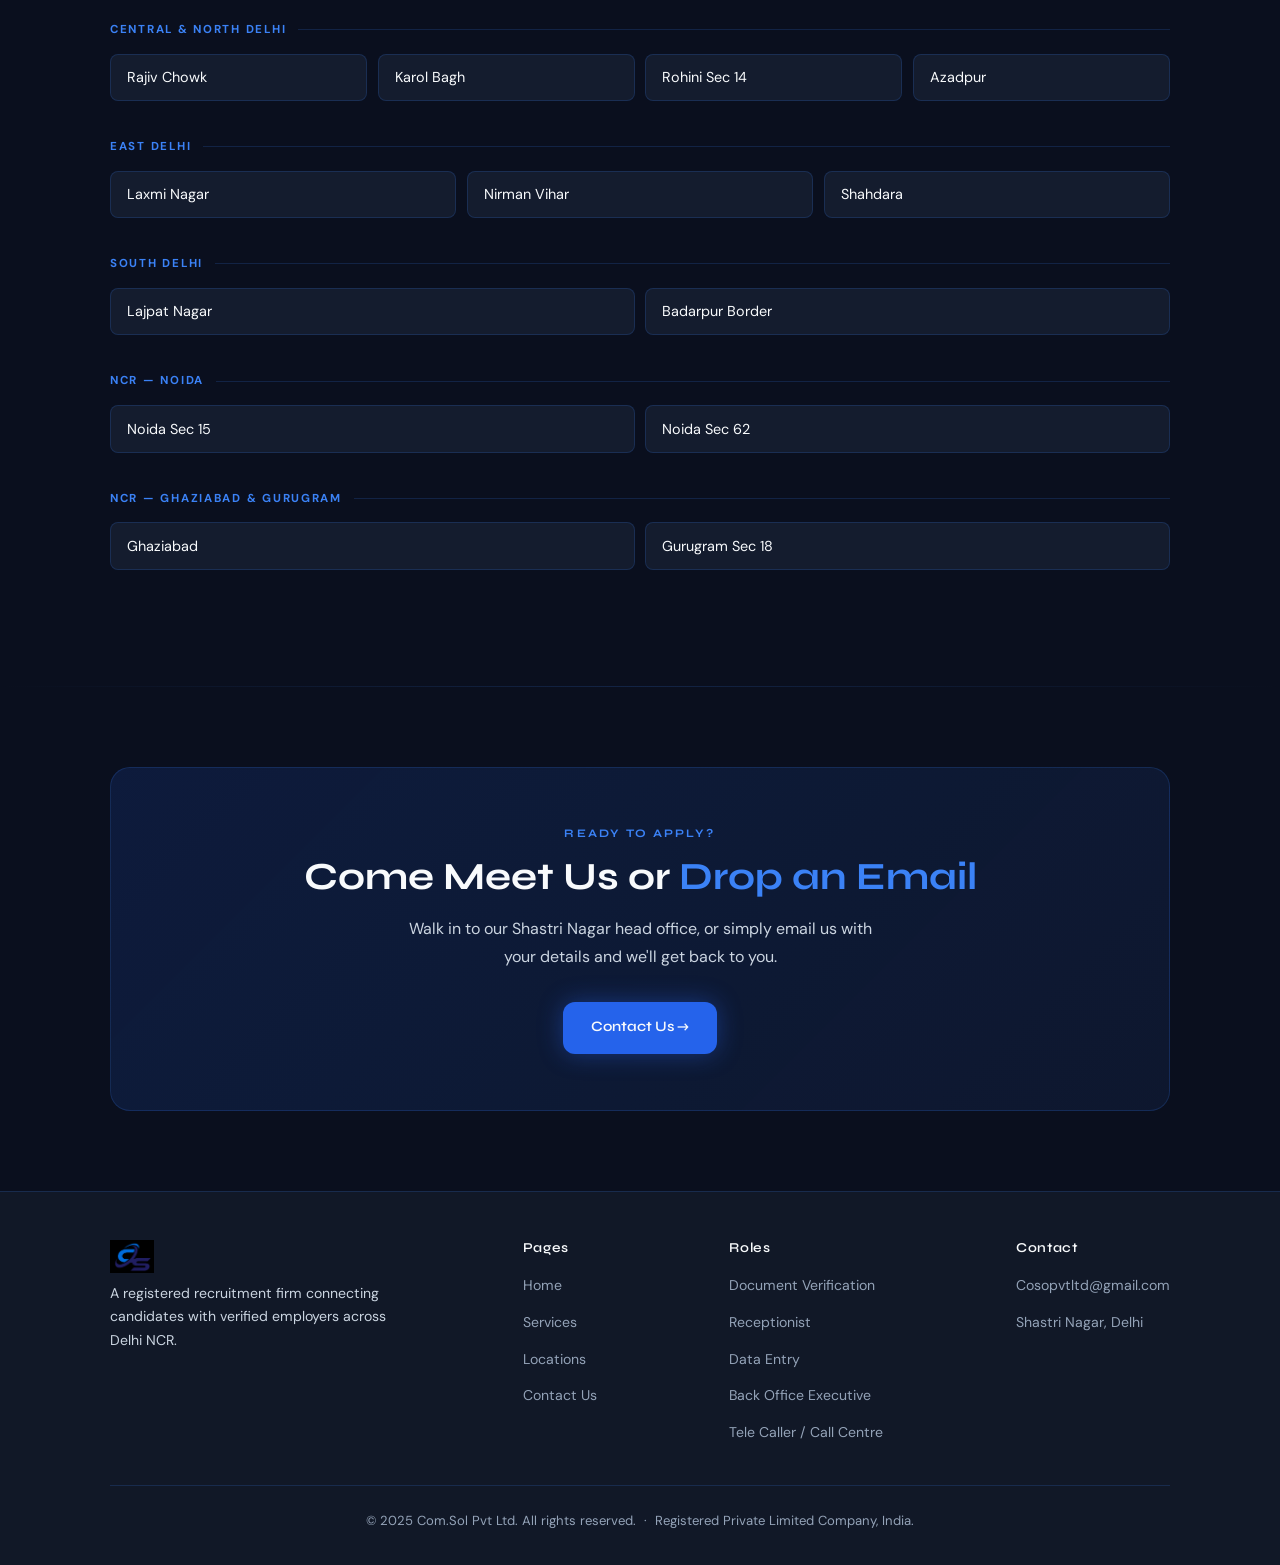
==== commit 5079c5b1: "add logo to navbar and footer" ====
--- a/locations/index.html
+++ b/locations/index.html
@@ -12,7 +12,7 @@
   <!-- ── Navbar ─────────────────────────────────────────────── -->
   <header class="navbar">
     <div class="container nav-inner">
-      <a href="../index.html" class="nav-logo">Com<span>.</span>Sol <span style="font-weight:300;font-size:0.85em;color:var(--grey)">Pvt Ltd</span></a>
+      <a href="../index.html" class="nav-logo"><img src="../logo.png" alt="Com.Sol Pvt Ltd" style="height:38px;width:auto;object-fit:contain;"></a>
       <nav class="nav-links">
         <a href="../index.html">Home</a>
         <a href="../services.html">Services</a>
@@ -197,7 +197,7 @@
     <div class="container">
       <div class="footer-inner">
         <div class="footer-brand">
-          <div class="nav-logo">Com<span>.</span>Sol <span style="font-weight:300;font-size:0.85em;color:var(--grey)">Pvt Ltd</span></div>
+          <div class="nav-logo"><img src="../logo.png" alt="Com.Sol Pvt Ltd" style="height:34px;width:auto;object-fit:contain;"></div>
           <p>A registered recruitment firm connecting candidates with verified employers across Delhi NCR.</p>
         </div>
         <div class="footer-links">
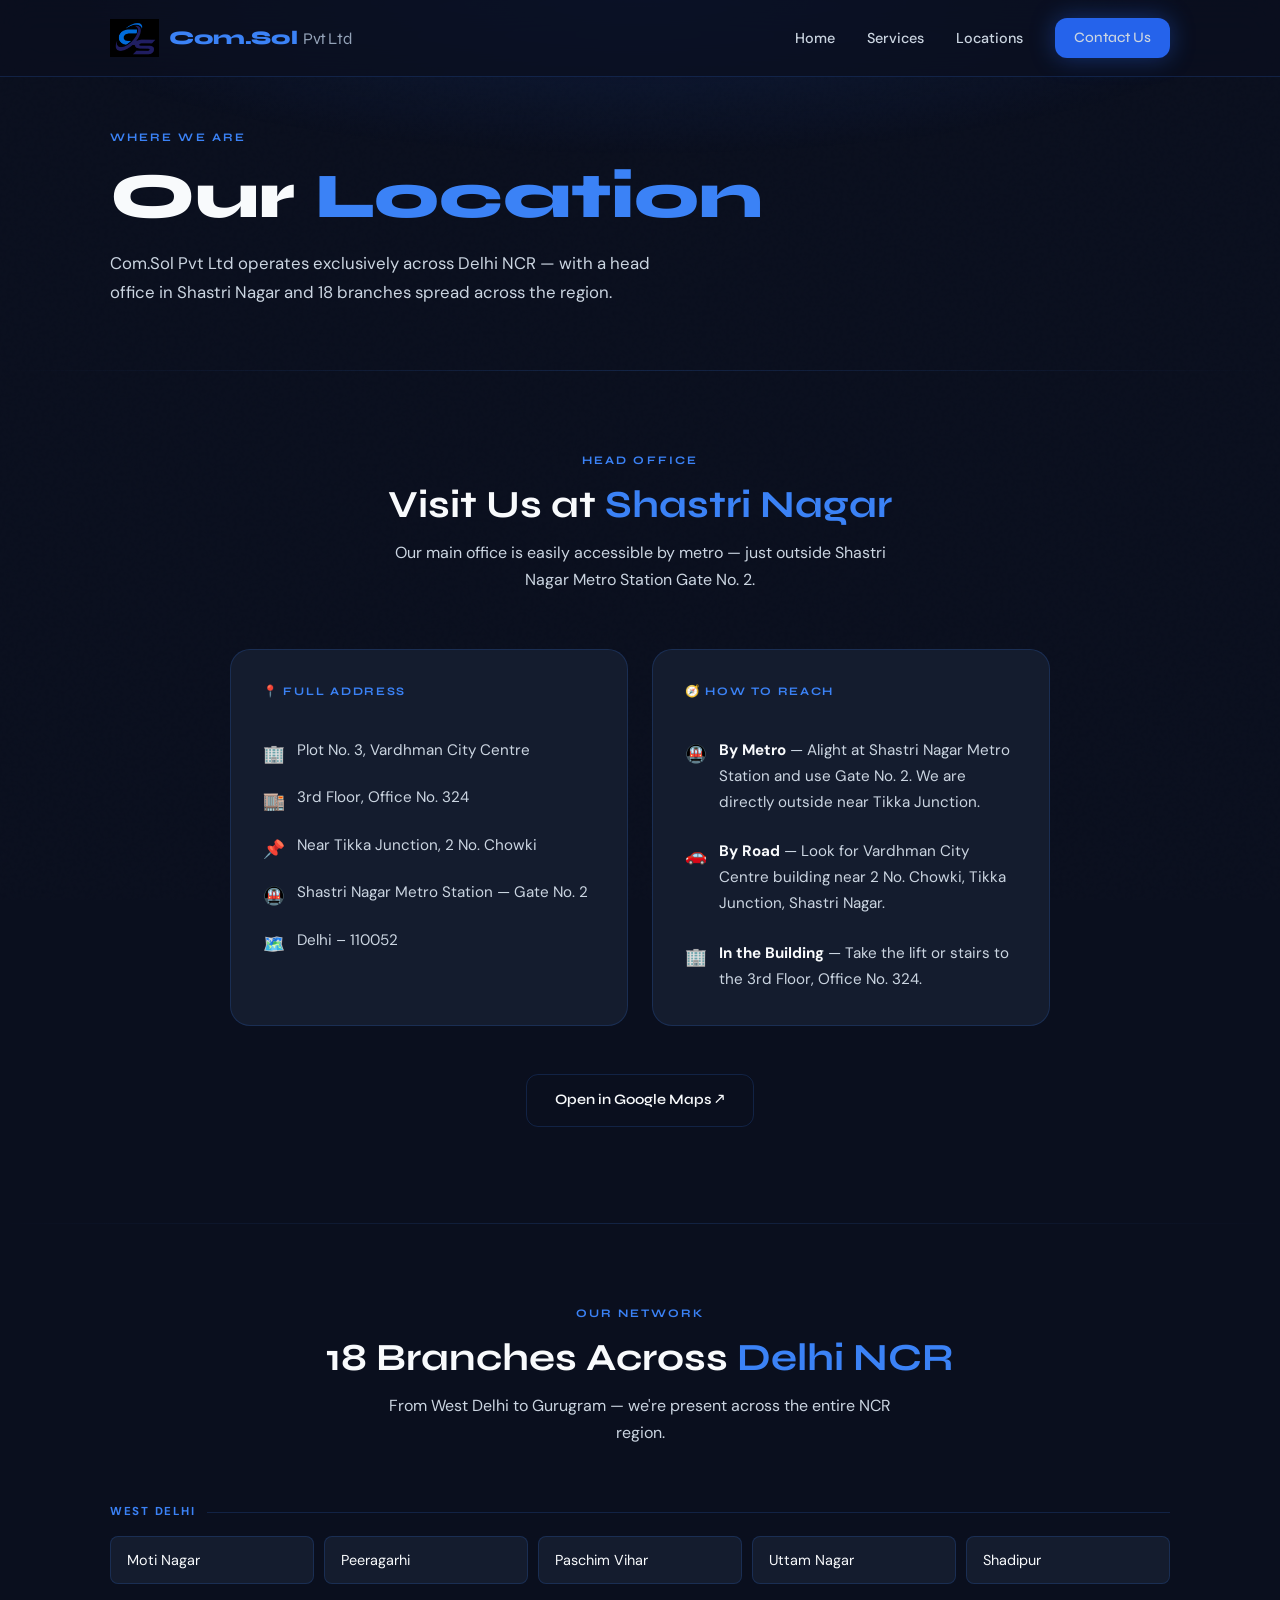
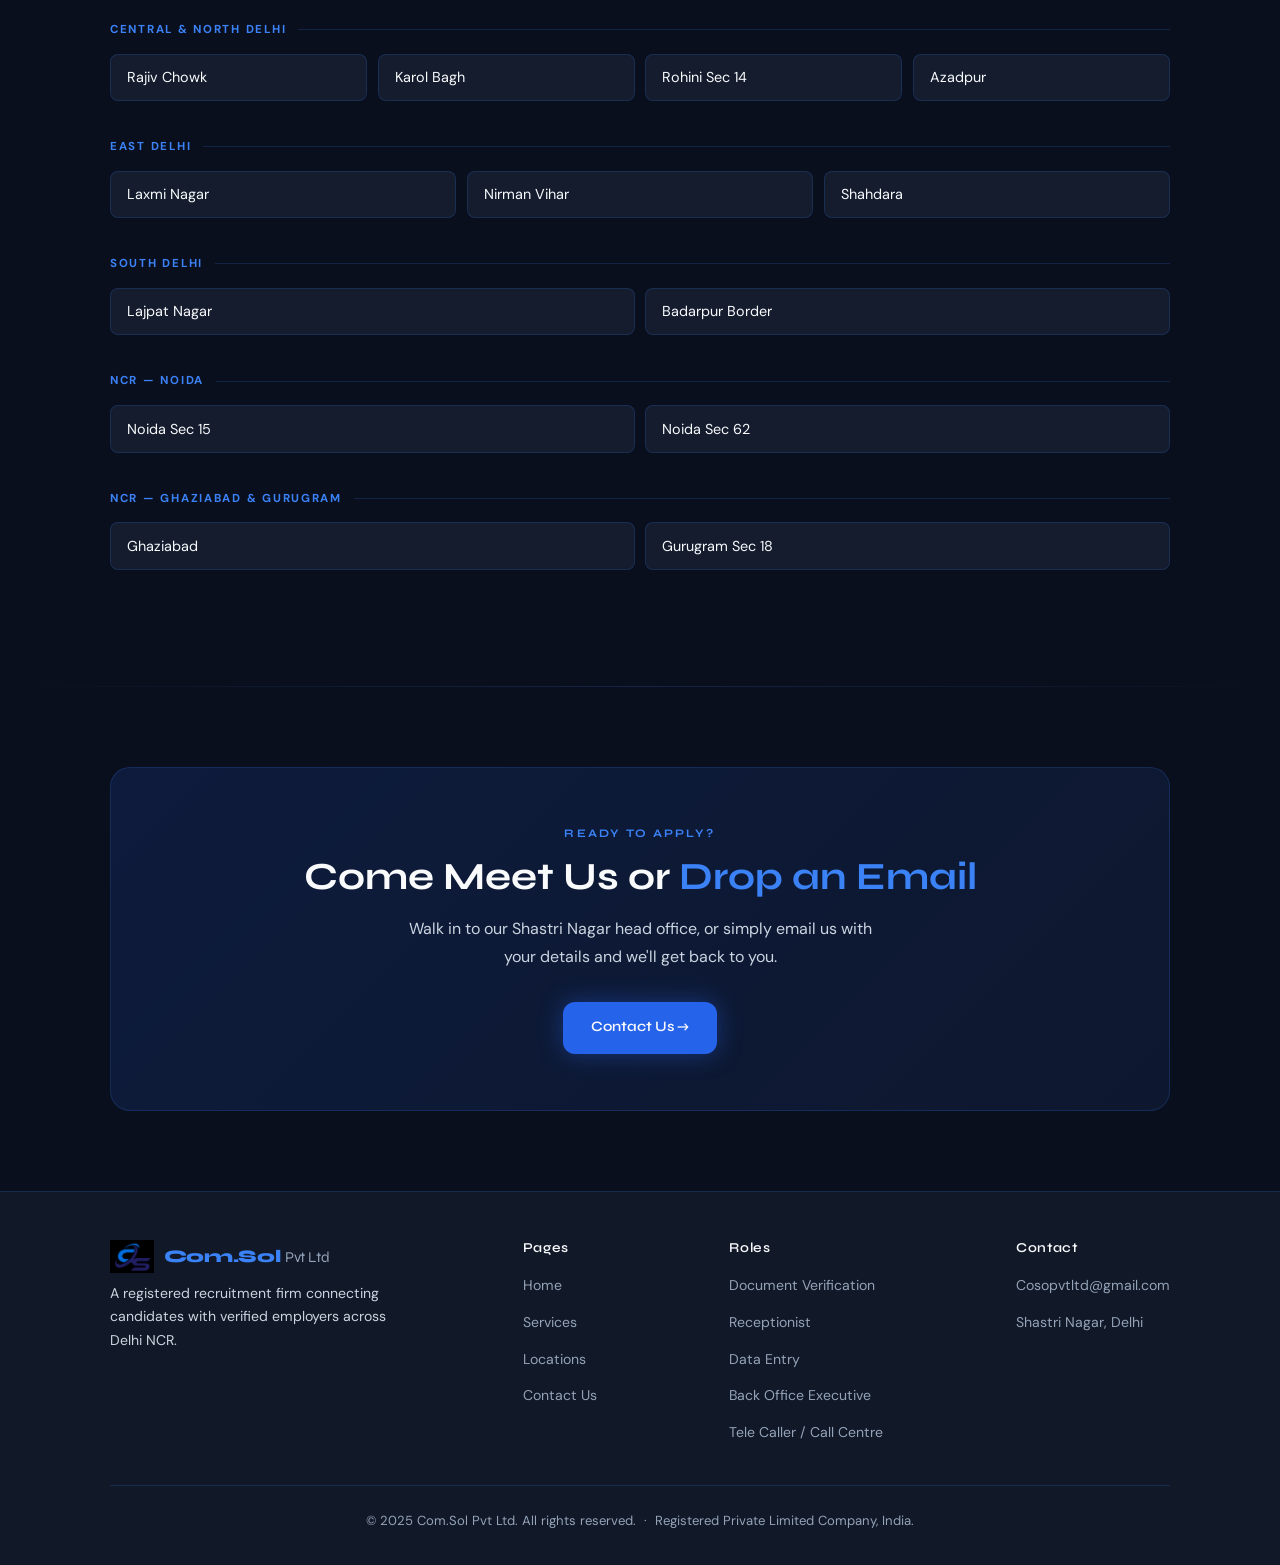
==== commit 7b5b0f66: "fix: logo and company name together in navbar and footer" ====
--- a/locations/index.html
+++ b/locations/index.html
@@ -12,7 +12,7 @@
   <!-- ── Navbar ─────────────────────────────────────────────── -->
   <header class="navbar">
     <div class="container nav-inner">
-      <a href="../index.html" class="nav-logo"><img src="../logo.png" alt="Com.Sol Pvt Ltd" style="height:38px;width:auto;object-fit:contain;"></a>
+      <a href="../index.html" class="nav-logo" style="display:flex;align-items:center;gap:0.6rem;"><img src="../logo.png" alt="Com.Sol Pvt Ltd" style="height:38px;width:auto;object-fit:contain;"><span>Com<span style="color:var(--blue-bright);">.</span>Sol <span style="font-weight:300;font-size:0.85em;color:var(--grey);">Pvt Ltd</span></span></a>
       <nav class="nav-links">
         <a href="../index.html">Home</a>
         <a href="../services.html">Services</a>
@@ -197,7 +197,7 @@
     <div class="container">
       <div class="footer-inner">
         <div class="footer-brand">
-          <div class="nav-logo"><img src="../logo.png" alt="Com.Sol Pvt Ltd" style="height:34px;width:auto;object-fit:contain;"></div>
+          <div class="nav-logo" style="display:flex;align-items:center;gap:0.6rem;"><img src="../logo.png" alt="Com.Sol Pvt Ltd" style="height:34px;width:auto;object-fit:contain;"><span>Com<span style="color:var(--blue-bright);">.</span>Sol <span style="font-weight:300;font-size:0.85em;color:var(--grey);">Pvt Ltd</span></span></div>
           <p>A registered recruitment firm connecting candidates with verified employers across Delhi NCR.</p>
         </div>
         <div class="footer-links">
--- a/css/style.css
+++ b/css/style.css
@@ -652,4 +652,18 @@
   padding: 0.65rem 1rem;
   font-size: 0.9rem;
   color: var(--white);
+}
+
+.nav-logo img {
+  height: 38px;
+  width: auto;
+  object-fit: contain;
+  display: block;
+}
+
+footer .nav-logo img {
+  height: 34px;
+  width: auto;
+  object-fit: contain;
+  display: block;
 }
